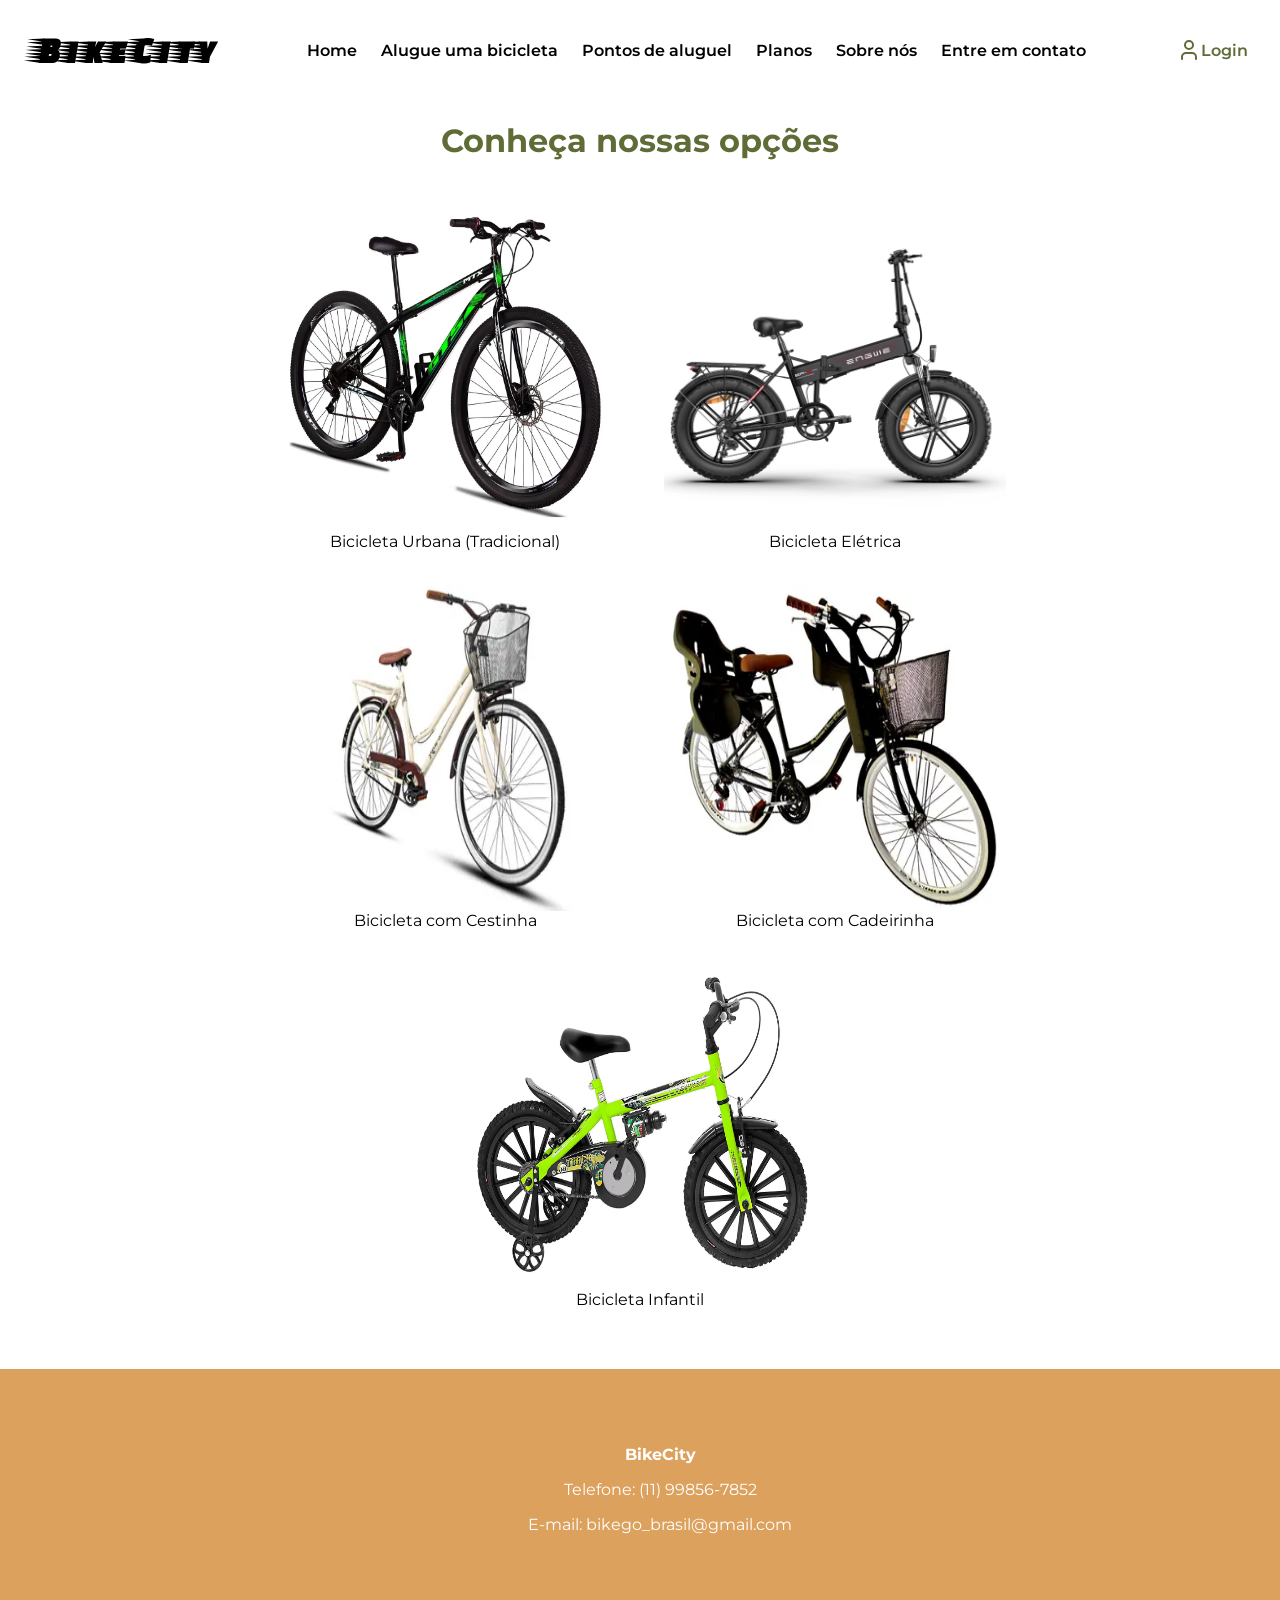
==== pages/aluguel-bicicletas.html @ 1c6607c1 "Adiciona pagina de aluguel de bicicletas e estilos" ====
<!DOCTYPE html>
<html lang="pt-BR">
<head>
    <meta charset="UTF-8">
    <meta name="viewport" content="width=device-width, initial-scale=1.0">
    <title>Aluguel de Bicicletas</title>
    
    <link rel="stylesheet" href="/css/style.css">
    <link rel="stylesheet" href="/css/cadastro.css">

    <link rel="preconnect" href="https://fonts.googleapis.com">
    <link rel="preconnect" href="https://fonts.gstatic.com" crossorigin>
    <link href="https://fonts.googleapis.com/css2?family=Faster+One&family=Montserrat:wght@400;500;600;700&display=swap" rel="stylesheet">
</head>
<body>

    <header class="header">
        <span class="logo">BikeCity</span>

        <nav class="nav-bar">
            <ul>
                <li><a href="/index.html">Home</a></li>
                <li><a href="aluguel-bicicletas.html">Alugue uma bicicleta</a></li>
                <li><a href="#">Pontos de aluguel</a></li>
                <li><a href="#">Planos</a></li>
                <li><a href="#">Sobre nós</a></li>
                <li><a href="#">Entre em contato</a></li>
            </ul>
        </nav>

        <div onclick="abrirModal()" class="login-container">
            <svg xmlns="http://www.w3.org/2000/svg" width="24" height="24" viewBox="0 0 24 24" fill="none"
                stroke="currentColor" stroke-width="2" stroke-linecap="round" stroke-linejoin="round"
                class="lucide lucide-user preview-icon">
                <path d="M19 21v-2a4 4 0 0 0-4-4H9a4 4 0 0 0-4 4v2" />
                <circle cx="12" cy="7" r="4" />
            </svg>
            <span>Login</span>
        </div>
    </header>

    <main>
        <h1 class="titulo-aluguel">Conheça nossas opções</h1>
        
        <div class="fotos-bike">
            <figure class="img-aluguel">
                <img src="/imagens/bike_normal.jpg" alt="Bicicleta tradicional" width="330" height="330">
                <figcaption>Bicicleta Urbana (Tradicional)</figcaption>
            </figure>

            <figure>
                <img src="/imagens/bike_eletrica.jpg" alt="Bicicleta elétrica" width="330" height="330">
                <figcaption>Bicicleta Elétrica</figcaption>
            </figure>

            <figure>
                <img src="/imagens/bike_cesta.jpg" alt="Bicicleta com cesta" width="330" height="330">
                <figcaption>Bicicleta com Cestinha</figcaption>
            </figure>

            <figure>
                <img src="/imagens/bike_cadeirinha.jpg" alt="Bicicleta com Cadeirinha" width="330" height="330">
                <figcaption>Bicicleta com Cadeirinha</figcaption>
            </figure>

            <figure>
                <img src="/imagens/bike_infantil.jpg" alt="Bicicleta infantil" width="330" height="330">
                <figcaption>Bicicleta Infantil</figcaption>
            </figure>
        </div>
      </main>
    <footer class="footer">
        <p><strong>BikeCity</strong></p>
        <p>Telefone: (11) 99856-7852</p>
        <p>E-mail: bikego_brasil@gmail.com</p>
</footer>
    <script src="/js/script.js"></script>
</body>
</html>
---- css/style.css ----
:root {
    --cor-primaria: #606C38;
    --cor-secundaria: #283618;
    --cor-alternativa3: #FEFAE0;
    --cor-alternativa: #DDA15E;
    --cor-alternativa2: #BC6C25;
    --cor-bg: #FFFFFF;
    --fonte-principal: "Montserrat", sans-serif;
    --fonte-logo: "Faster One", system-ui;
}

* {
    font-family: var(--fonte-principal);
}

body {
    padding: 0;
    margin: 0;
}

.header {
    padding: 20px 32px;
    min-height: 100px;
    display: flex;
    align-items: center;
    justify-content: space-between;
    box-sizing: border-box;
    background-color: var(--cor-bg);
}

.logo {
    font-family: var(--fonte-logo);
    font-size: 36px;
    font-weight: 700;
    line-height: 1;
    flex-shrink: 0;
}

.nav-bar {
    display: flex;
    align-items: center;
}

.nav-bar ul {
    font-weight: 600;
    padding: 0;
    margin: 0;
    display: flex;
    align-items: center;
    justify-content: center;
    gap: 24px;
    list-style: none;
}

.nav-bar a {
    text-decoration: none;
    color: inherit;
    position: relative;
    padding-bottom: 6px;
}

.nav-bar a::after {
    content: "";
    position: absolute;
    left: 0;
    bottom: 0;
    width: 100%;
    height: 4px;
    background-color: var(--cor-primaria);
    transform: scaleX(0);
    transform-origin: center;
    transition: transform 0.3s ease;
}

.nav-bar a:hover::after {
    transform: scaleX(1);
}

.login-container {
    display: flex;
    align-items: center;
    justify-content: center;
    font-weight: 600;
    color: var(--cor-primaria);
    cursor: pointer;
    flex-shrink: 0;
}

.modal-overlay {
    display: none;
}

.modal {
    margin:0 auto;
    position: relative;

    width: 100%;
    max-width: 430px;
    max-height: 90vh;
    overflow-y: auto;

    padding: 40px;
    border-radius: 16px;

    background-color: var(--cor-bg);
    box-shadow: 0 16px 50px rgba(40, 54, 24, 0.18);

    animation: aparecer 0.25s ease;
}

@keyframes aparecer {
    from {
        opacity: 0;
        transform: translateY(12px);
    }

    to {
        opacity: 1;
        transform: translateY(0);
    }
}

.fechar-modal {
    position: absolute;
    top: 14px;
    right: 18px;

    border: none;
    background: transparent;

    font-size: 30px;
    font-weight: 400;
    line-height: 1;

    color: var(--cor-secundaria);
    cursor: pointer;

    transition: color 0.2s ease;
}

.fechar-modal:hover {
    color: var(--cor-alternativa2);
}

.modal-cabecalho {
    text-align: center;
    margin-bottom: 30px;
}

.logo-modal {
    display: inline-block;
    margin-bottom: 20px;
    font-size: 30px;
}

.modal-cabecalho h2 {
    margin: 0 0 8px;
    font-size: 22px;
    font-weight: 700;
    color: var(--cor-secundaria);
}

.modal-cabecalho p {
    margin: 0;
    font-size: 14px;
    line-height: 1.6;
    color: #777777;
}

.campo {
    margin-bottom: 20px;
}

.campo label {
    display: block;
    margin-bottom: 8px;

    font-size: 13px;
    font-weight: 600;
    color: var(--cor-secundaria);
}

.campo input {
    width: 100%;
    height: 46px;

    padding: 0 14px;
    border: 1px solid #D8D8D0;
    border-radius: 8px;
    outline: none;

    background-color: var(--cor-bg);
    color: var(--cor-secundaria);
    font-size: 14px;

    transition: border-color 0.2s ease,
                box-shadow 0.2s ease;
}

.campo input::placeholder {
    color: #A0A097;
}

.campo input:focus {
    border-color: var(--cor-primaria);
    box-shadow: 0 0 0 3px rgba(96, 108, 56, 0.12);
}

.senha-container {
    position: relative;
}

.mostrar-senha {
    position: absolute;
    top: 50%;
    right: 12px;
    transform: translateY(-50%);

    border: none;
    background: transparent;

    color: var(--cor-primaria);
    font-size: 12px;
    font-weight: 600;
    cursor: pointer;
}

.opcoes-login {
    display: flex;
    align-items: center;
    justify-content: space-between;
    gap: 10px;

    margin: 4px 0 24px;
    font-size: 12px;
}

.lembrar-login {
    display: flex;
    align-items: center;
    gap: 6px;
    cursor: pointer;
}

.lembrar-login input {
    accent-color: var(--cor-primaria);
}

.link-destaque {
    color: var(--cor-alternativa2);
    font-weight: 600;
    text-decoration: none;
}

.link-destaque:hover {
    text-decoration: underline;
}

.botao-entrar,
.botao-cadastro {
    width: 100%;
    min-height: 46px;

    border-radius: 8px;
    font-size: 14px;
    font-weight: 600;

    cursor: pointer;
    transition: background-color 0.2s ease,
                border-color 0.2s ease,
                transform 0.2s ease;
}

.botao-entrar {
    border: 1px solid var(--cor-primaria);
    background-color: var(--cor-primaria);
    color: var(--cor-bg);
}

.botao-entrar:hover {
    background-color: var(--cor-secundaria);
    border-color: var(--cor-secundaria);
}

.botao-entrar:active {
    transform: scale(0.98);
}

.texto-cadastro {
    margin: 24px 0 0;
    text-align: center;
    font-size: 12px;
    line-height: 1.7;
    color: #777777;
}

button:focus-visible,
a:focus-visible,
.login-container:focus-visible {
    outline: 2px solid var(--cor-alternativa2);
    outline-offset: 3px;
}

@media (max-width: 1100px) {
    .header {
        flex-wrap: wrap;
    }

    .nav-bar {
        order: 3;
        width: 100%;
        overflow-x: auto;
    }

    .nav-bar ul {
        justify-content: flex-start;
        padding: 8px 0;
    }
}

@media (max-width: 480px) {
    .header {
        padding: 16px 20px;
    }

    .logo {
        font-size: 28px;
    }

    .modal {
        padding: 34px 24px;
    }

    .modal-cabecalho h2 {
        font-size: 19px;
    }

    .opcoes-login {
        align-items: flex-start;
        flex-wrap: wrap;
    }
}

@media (prefers-reduced-motion: reduce) {
    *,
    *::before,
    *::after {
        animation-duration: 0.01ms !important;
        transition-duration: 0.01ms !important;
    }
}

.mensagem-login {
    margin-top: 12px;
    font-size: 12px;
    color: var(--cor-alternativa2);
}


.titulo-aluguel{
    text-align: center;
    color:  var(--cor-primaria);
}


.fotos-bike {
    display: flex;
    flex-wrap: wrap;            
    justify-content: center;     
    gap: 30px;                   
    max-width: 800px;            
    margin: 0 auto;              
    padding: 20px;
}


.fotos-bike figure {
    flex: 0 1 45%;               
    text-align: center;
    margin: 0;
    display: flex;
    flex-direction: column;
    align-items: center;
}


.fotos-bike figure:nth-child(5) {
    flex: 0 1 45%;
    display: flex;
    flex-direction: column;
    align-items:center;               
    
}

.fotos-bike img {
    width: 95%;
    height: 190;
    border-radius: 8px;
}

.footer{
    width: 100%;                  
    max-width: 1920px;            
    margin-top: 40px;             
    padding: 60px 20px;           
    background-color:#DDA15E;      
    color: #fff;                  
    text-align: center;           

}
---- css/cadastro.css ----
.header .logo {
    text-decoration: none;
    color: black;
}

.voltar-login {
    color: var(--cor-secundaria);
    text-decoration: none;
    font-size: 14px;
    font-weight: 600;
}

.voltar-login:hover {
    color: var(--cor-primaria);
}

.cadastro-pagina {
    min-height: calc(100vh - 100px);
    padding: 40px 20px;

    display: flex;
    align-items: center;
    justify-content: center;

    background-color: var(--cor-alternativa3);
}

.cadastro-card {
    width: 100%;
    max-width: 460px;

    padding: 36px;
    border-radius: 16px;

    background-color: var(--cor-bg);
    box-shadow: 0 8px 30px rgba(40, 54, 24, 0.08);
}

.cadastro-cabecalho {
    margin-bottom: 28px;
    text-align: center;
}

.logo-cadastro {
    display: inline-block;
    margin-bottom: 18px;
    font-size: 30px;
}

.cadastro-cabecalho h1 {
    margin: 0 0 10px;
    color: var(--cor-secundaria);
    font-size: 25px;
}

.cadastro-cabecalho p {
    margin: 0;
    color: #777;
    font-size: 13px;
    line-height: 1.6;
}

.campo-cadastro {
    margin-bottom: 18px;
}

.campo-cadastro label {
    display: block;
    margin-bottom: 8px;

    color: var(--cor-secundaria);
    font-size: 13px;
    font-weight: 600;
}

.campo-cadastro input {
    width: 100%;
    height: 46px;
    padding: 0 13px;

    border: 1px solid #D8D8D0;
    border-radius: 8px;
    outline: none;

    background-color: var(--cor-bg);
    color: var(--cor-secundaria);
    font-size: 13px;

    transition: border-color 0.2s ease,
                box-shadow 0.2s ease;
}

.campo-cadastro input:focus {
    border-color: var(--cor-primaria);
    box-shadow: 0 0 0 3px rgba(96, 108, 56, 0.12);
}

.campo-cadastro input::placeholder {
    color: #A0A097;
}

.opcoes-sexo {
    display: flex;
    flex-wrap: wrap;
    gap: 16px;
    margin-top: 10px;
}

.opcoes-sexo label {
    display: flex;
    align-items: center;
    gap: 6px;
    font-size: 14px;
    cursor: pointer;
}

.opcoes-sexo input[type="radio"] {
    width: 16px;
    height: 16px;
    min-width: 16px;
    margin: 0;
    flex-shrink: 0;
    accent-color: var(--cor-primaria);
}

.campo-cadastro select {
    width: 100%;
    padding: 12px;
    border: 1px solid #ccc;
    border-radius: 8px;
    background-color: var(--cor-bg);
    color: var(--cor-secundaria);
    font-family: var(--fonte-principal);
    font-size: 14px;
    outline: none;
    cursor: pointer;
    transition: border-color 0.3s, box-shadow 0.3s;
}

.campo-cadastro select:focus {
    border-color: var(--cor-primaria);
    box-shadow: 0 0 0 3px rgba(96, 108, 56, 0.15);
}

.campo-cadastro select:invalid {
    color: #777;
}

.campo-cadastro select option {
    color: var(--cor-secundaria);
    background-color: var(--cor-bg);
}

.aceite-termos {
    display: flex;
    align-items: flex-start;
    gap: 9px;

    margin: 8px 0 18px;

    color: #555;
    font-size: 12px;
    line-height: 1.6;
}

.aceite-termos input {
    margin-top: 3px;
    accent-color: var(--cor-primaria);
}

.aceite-termos a,
.ja-tem-conta a {
    color: var(--cor-alternativa2);
    font-weight: 600;
    text-decoration: none;
}

.aceite-termos a:hover,
.ja-tem-conta a:hover {
    text-decoration: underline;
}

.botao-cadastrar {
    width: 100%;
    min-height: 46px;

    border: 1px solid var(--cor-primaria);
    border-radius: 8px;

    background-color: var(--cor-primaria);
    color: var(--cor-bg);

    font-size: 14px;
    font-weight: 600;
    cursor: pointer;

    transition: background-color 0.2s ease;
}

.botao-cadastrar:hover {
    background-color: var(--cor-secundaria);
    border-color: var(--cor-secundaria);
}

.mensagem-cadastro {
    margin: 0 0 12px;
    color: var(--cor-alternativa2);
    font-size: 12px;
    line-height: 1.5;
}

.ja-tem-conta {
    margin: 24px 0 0;
    text-align: center;
    color: #777;
    font-size: 12px;
}

@media (max-width: 480px) {
    .cadastro-card {
        padding: 28px 22px;
    }

    .cadastro-cabecalho h1 {
        font-size: 22px;
    }

    .voltar-login {
        font-size: 12px;
    }
}
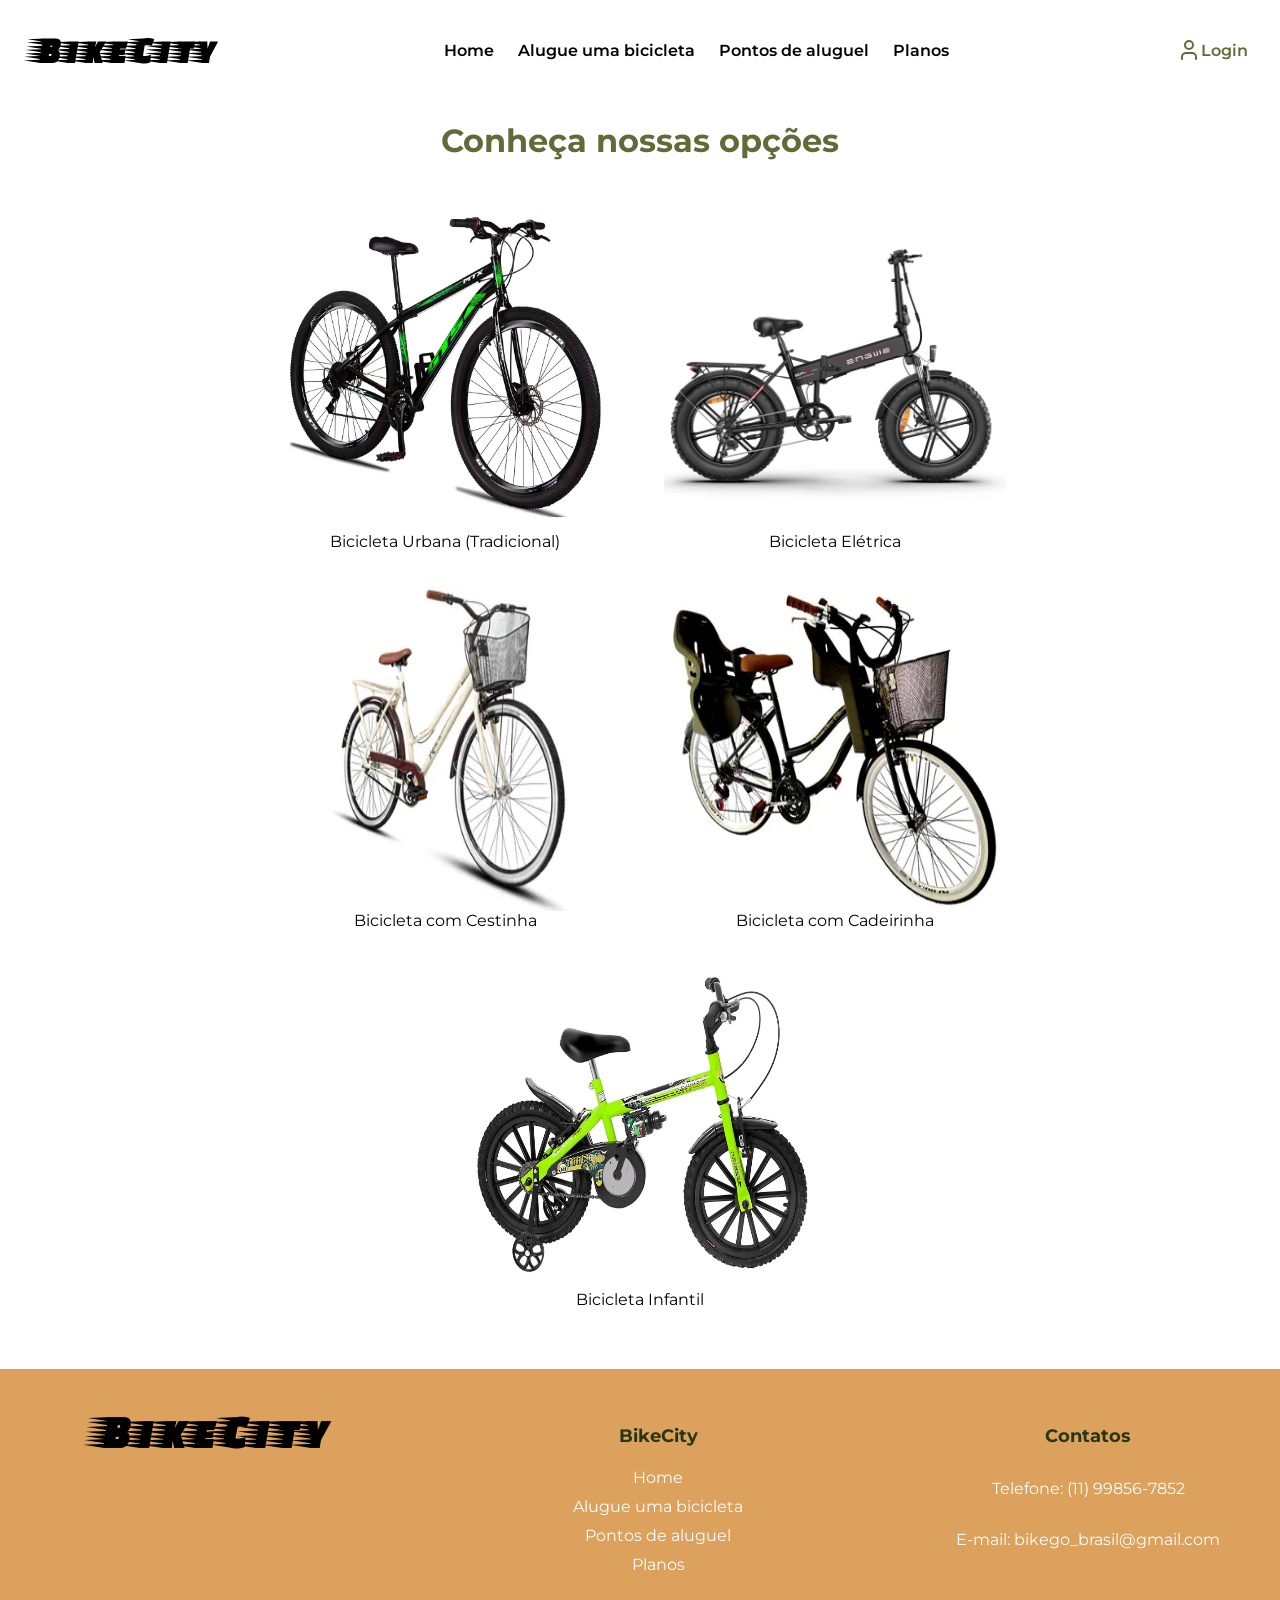
==== commit 0e623497: "Rodapés e links das páginas" ====
--- a/pages/aluguel-bicicletas.html
+++ b/pages/aluguel-bicicletas.html
@@ -20,11 +20,9 @@
         <nav class="nav-bar">
             <ul>
                 <li><a href="/index.html">Home</a></li>
-                <li><a href="aluguel-bicicletas.html">Alugue uma bicicleta</a></li>
-                <li><a href="#">Pontos de aluguel</a></li>
-                <li><a href="#">Planos</a></li>
-                <li><a href="#">Sobre nós</a></li>
-                <li><a href="#">Entre em contato</a></li>
+                <li><a href="/pages/aluguel-bicicletas.html">Alugue uma bicicleta</a></li>
+                <li><a href="/pages/pontos-aluguel.html">Pontos de aluguel</a></li>
+                <li><a href="/pages/planos.html">Planos</a></li>
             </ul>
         </nav>
 
@@ -70,9 +68,23 @@
         </div>
       </main>
     <footer class="footer">
-        <p><strong>BikeCity</strong></p>
-        <p>Telefone: (11) 99856-7852</p>
-        <p>E-mail: bikego_brasil@gmail.com</p>
+        <div class="footer-esquerda">
+             <span class="logo logo-footer">BikeCity</span>
+        </div>
+        
+        <div class="footer-meio">
+            <p><strong>BikeCity</strong></p>
+            <a href="/index.html">Home</a>
+            <a href="/pages/aluguel-bicicletas.html">Alugue uma bicicleta</a>
+            <a href="/pages/pontos-aluguel.html">Pontos de aluguel</a>
+            <a href="/pages/planos.html">Planos</a>
+        </div>
+
+        <div class="footer-direita">
+            <p><strong>Contatos</strong></p>
+            <p>Telefone: (11) 99856-7852</p>
+            <p>E-mail: bikego_brasil@gmail.com</p>
+        </div>
 </footer>
     <script src="/js/script.js"></script>
 </body>
--- a/css/style.css
+++ b/css/style.css
@@ -34,6 +34,7 @@
     font-weight: 700;
     line-height: 1;
     flex-shrink: 0;
+    color: black
 }
 
 .nav-bar {
@@ -88,7 +89,15 @@
 
 .modal-overlay {
     display: none;
-}
+    position: fixed;
+    inset: 0;
+    z-index: 1000;
+    align-items: center;
+    justify-content: center;
+    padding: 16px;
+    box-sizing: border-box;
+    background-color: rgba(40, 54, 24, 0.55);
+} /*Mudança realizada porque o modal aparecia embaixo da tela de pontos de aluguel de bicicletas*/
 
 .modal {
     margin:0 auto;
@@ -398,15 +407,71 @@
     border-radius: 8px;
 }
 
-.footer{
+
+
+.footer {
     width: 100%;                  
-    max-width: 1920px;            
     margin-top: 40px;             
-    padding: 60px 20px;           
-    background-color:#DDA15E;      
+    padding: 40px 60px;           
+    background-color: #DDA15E;      
     color: #fff;                  
-    text-align: center;           
-
-}
-
-
+    box-sizing: border-box;       
+    
+    display: flex;                
+    justify-content: space-between; 
+    align-items: flex-start;      
+}
+
+.footer-esquerda {
+    display: flex;
+    justify-content: center;
+    align-items: center;
+    text-align: center;
+    max-width: 300px;
+    width: 100%;
+}
+
+.logo-footer{
+    font-size: 46px;
+    color: #000;
+}
+
+.footer-meio {
+    display: flex;
+    flex-direction: column;       
+    align-items: center;
+    text-align: center;
+}
+
+
+.footer-meio,
+.footer-direita{
+    display: flex;
+    flex-direction: column;
+    align-items: center;
+    text-align: center;
+}
+
+
+.footer-meio p strong,
+.footer-direita p strong {
+    color: var(--cor-secundaria); 
+    font-size: 18px;
+    margin-bottom: 10px;
+}
+
+.footer-meio a {
+    color: #fff;
+    text-decoration: none;        
+    margin: 5px 0;                
+    transition: opacity 0.2s;
+}
+
+.footer-meio a:hover {
+    opacity: 0.8;                 
+}
+
+.footer-direita {
+    text-align: right;            
+}
+
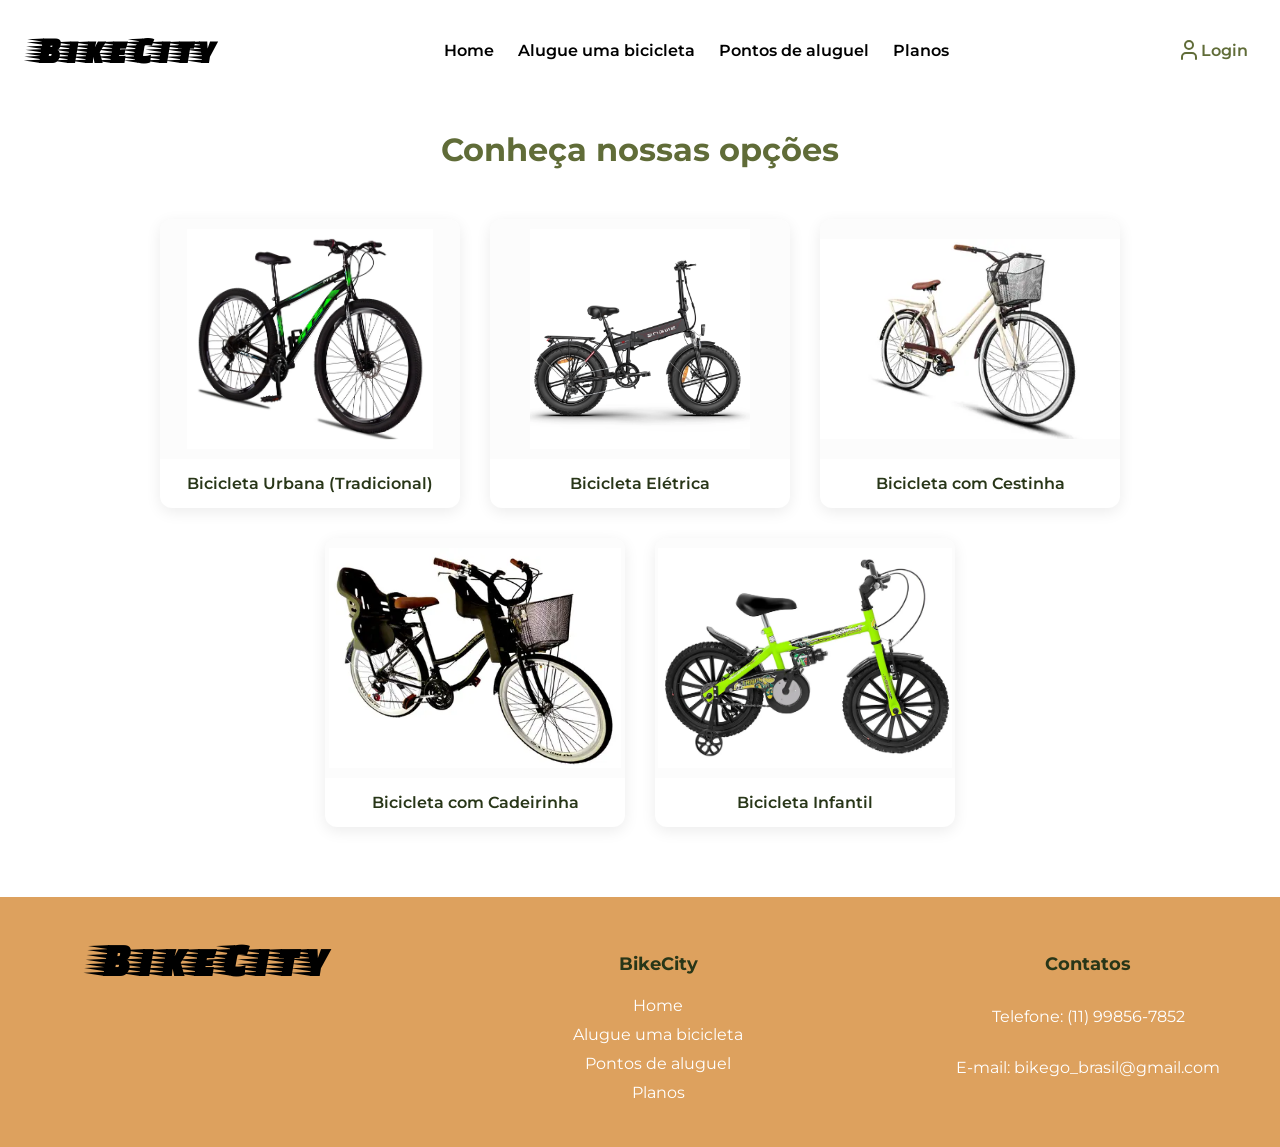
==== commit 02174340: "ajustando login do planos e aluguel" ====
--- a/pages/aluguel-bicicletas.html
+++ b/pages/aluguel-bicicletas.html
@@ -7,6 +7,7 @@
     
     <link rel="stylesheet" href="/css/style.css">
     <link rel="stylesheet" href="/css/cadastro.css">
+    <link rel="stylesheet" href="/css/aluguel.css">
 
     <link rel="preconnect" href="https://fonts.googleapis.com">
     <link rel="preconnect" href="https://fonts.gstatic.com" crossorigin>
@@ -42,31 +43,83 @@
         
         <div class="fotos-bike">
             <figure class="img-aluguel">
-                <img src="/imagens/bike_normal.jpg" alt="Bicicleta tradicional" width="330" height="330">
+                <img src="/images/aluguel/bike_normal.jpg" alt="Bicicleta tradicional" width="330" height="330">
                 <figcaption>Bicicleta Urbana (Tradicional)</figcaption>
             </figure>
 
             <figure>
-                <img src="/imagens/bike_eletrica.jpg" alt="Bicicleta elétrica" width="330" height="330">
+                <img src="/images/aluguel/bike_eletrica.jpg" alt="Bicicleta elétrica" width="330" height="330">
                 <figcaption>Bicicleta Elétrica</figcaption>
             </figure>
 
             <figure>
-                <img src="/imagens/bike_cesta.jpg" alt="Bicicleta com cesta" width="330" height="330">
+                <img src="/images/aluguel/bike_cesta.jpg" alt="Bicicleta com cesta" width="330" height="330">
                 <figcaption>Bicicleta com Cestinha</figcaption>
             </figure>
 
             <figure>
-                <img src="/imagens/bike_cadeirinha.jpg" alt="Bicicleta com Cadeirinha" width="330" height="330">
+                <img src="/images/aluguel/bike_cadeirinha.jpg" alt="Bicicleta com Cadeirinha" width="330" height="330">
                 <figcaption>Bicicleta com Cadeirinha</figcaption>
             </figure>
 
             <figure>
-                <img src="/imagens/bike_infantil.jpg" alt="Bicicleta infantil" width="330" height="330">
+                <img src="/images/aluguel/bike_infantil.jpg" alt="Bicicleta infantil" width="330" height="330">
                 <figcaption>Bicicleta Infantil</figcaption>
             </figure>
         </div>
       </main>
+
+        <div class="modal-overlay" id="modalLogin" aria-hidden="true" onclick="fecharAoClicarFora(event)">
+      <section class="modal" role="dialog" aria-modal="true" aria-labelledby="tituloModal">
+        <button type="button" class="fechar-modal" onclick="fecharModal()" aria-label="Fechar modal">
+          &times;
+        </button>
+
+        <div class="modal-cabecalho">
+          <span class="logo logo-modal">BikeCity</span>
+          <h2 id="tituloModal">Bem-vindo de volta!</h2>
+          <p>Entre na sua conta para continuar.</p>
+        </div>
+
+        <form id="formLogin">
+          <div class="campo">
+            <label for="email">E-mail</label>
+            <input type="email" id="email" name="email" placeholder="seuemail@exemplo.com"
+              autocomplete="email" required>
+          </div>
+
+          <div class="campo">
+            <label for="senha">Senha</label>
+            <div class="senha-container">
+              <input type="password" id="senha" name="senha" placeholder="Digite sua senha"
+                autocomplete="current-password" required>
+              <button type="button" class="mostrar-senha" onclick="alternarSenha()"
+                aria-label="Mostrar senha">
+                Mostrar
+              </button>
+            </div>
+          </div>
+
+          <div class="opcoes-login">
+            <label class="lembrar-login">
+              <input type="checkbox" name="lembrar">
+              <span>Lembrar de mim</span>
+            </label>
+            <a href="#" class="link-destaque">Esqueci minha senha</a>
+          </div>
+
+          <button type="submit" class="botao-entrar">Entrar</button>
+        </form>
+
+        <p class="texto-cadastro">
+          Ainda não tem uma conta?
+          <a href="/pages/cadastro.html" class="link-destaque">Cadastre-se</a>
+        </p>
+
+        <p id="mensagemLogin" class="mensagem-login" aria-live="polite"></p>
+      </section>
+    </div>
+    
     <footer class="footer">
         <div class="footer-esquerda">
              <span class="logo logo-footer">BikeCity</span>
--- a/css/style.css
+++ b/css/style.css
@@ -365,49 +365,203 @@
     color: var(--cor-alternativa2);
 }
 
-
-.titulo-aluguel{
+.hero {
+    position: relative;
+    display: flex;
+    align-items: center;
+    justify-content: flex-end;
+
+    min-height: 450px;
+    padding: 60px;
+
+    background-image:
+        linear-gradient(
+            to left,
+            rgba(0, 0, 0, 0.65),
+            rgba(0, 0, 0, 0.05)
+        ),
+        url("/images/home_page/Imagem_HomePage.jpg");
+
+    background-size: cover;
+    background-position: center;
+    background-repeat: no-repeat;
+}
+
+.hero-conteudo {
+    width: 50%;
+    max-width: 550px;
+    color: white;
+    font-family: var(--fonte-principal);
+    text-align: right;
+}
+
+.hero-conteudo p {
+    font-size: clamp(25px, 3vw, 36px);
+    font-weight: 700;
+    line-height: 1.2;
+    margin-bottom: 20px;
+}
+
+.sobre-nos {
+    background-color: var(--cor-primaria);
+    color: var(--cor-bg);
+    padding: 20px 30px;
+}
+
+.section-title {
+    font-family: var(--fonte-principal);
+    font-size: 22px;
+    font-weight: 700;
+    padding: 8px;
+    margin: 0 0 20px;
+}
+
+.sobre-nos .section-title {
+    color: var(--cor-alternativa3);
+    padding-top: 12px;
+}
+
+.sobre-nos-conteudo {
+    display: flex;
+    align-items: center;
+    justify-content: space-around;
+    gap: 30px;
+}
+
+.sobre-nos-texto {
+    flex: 1;
+    min-width: 0;
+    font-family: var(--fonte-principal);
+    font-size: 15px;
+    line-height: 1.6;
+    text-align: justify;
+    margin: 0;
+}
+
+.sobre-nos-imagem {
+    flex: 1;
+    min-width: 0;
+}
+
+.sobre-nos-video {
+    display: block;
+    width: 100%;
+    height: 250px;
+    object-fit: contain;
+    border-radius: 8px;
+}
+
+.depoimentos {
+    position: relative;
+    overflow: hidden;
+    background-color: var(--cor-bg);
+    padding: 30px;
+}
+
+.depoimentos .section-title {
+    color: var(--cor-alternativa2);
     text-align: center;
-    color:  var(--cor-primaria);
-}
-
-
-.fotos-bike {
-    display: flex;
-    flex-wrap: wrap;            
-    justify-content: center;     
-    gap: 30px;                   
-    max-width: 800px;            
-    margin: 0 auto;              
+    margin-bottom: 28px;
+}
+
+.depoimentos-lista {
+    display: flex;
+    justify-content: space-between;
+    align-items: stretch;
+    gap: 30px;
+}
+
+.depoimento-card {
+    flex: 1;
+    min-width: 0;
     padding: 20px;
-}
-
-
-.fotos-bike figure {
-    flex: 0 1 45%;               
-    text-align: center;
+    background-color: var(--cor-bg);
+    border-radius: 12px;
+    box-shadow: 0 3px 8px rgba(40, 54, 24, 0.2);
+}
+
+.depoimento-cliente {
+    display: flex;
+    align-items: center;
+    gap: 12px;
+    margin-bottom: 10px;
+}
+
+.cliente-foto {
+    width: 42px;
+    height: 42px;
+    border-radius: 50%;
+    object-fit: cover;
+}
+
+.cliente-nome {
+    font-family: var(--fonte-principal);
+    font-size: 14px;
+    font-weight: 600;
+    color: var(--cor-secundaria);
     margin: 0;
-    display: flex;
-    flex-direction: column;
-    align-items: center;
-}
-
-
-.fotos-bike figure:nth-child(5) {
-    flex: 0 1 45%;
-    display: flex;
-    flex-direction: column;
-    align-items:center;               
-    
-}
-
-.fotos-bike img {
-    width: 95%;
-    height: 190;
-    border-radius: 8px;
-}
-
-
+}
+
+.cliente-avaliacao {
+    color: #F4B400;
+    font-size: 24px;
+    margin-bottom: 10px;
+    letter-spacing: 2px;
+}
+
+.estrela {
+    width: 17px;
+    height: 17px;
+    fill: #F4B400;
+    flex-shrink: 0;
+}
+
+.depoimento-texto {
+    font-family: var(--fonte-principal);
+    font-size: 12px;
+    line-height: 1.6;
+    color: var(--cor-secundaria);
+    text-align: justify;
+    margin: 0;
+}
+
+.faixa-inferior {
+    min-height: 40px;
+    background-color: var(--cor-alternativa);
+}
+
+@media (max-width: 650px) {
+    .sobre-nos {
+        padding: 20px;
+    }
+
+    .sobre-nos-conteudo {
+        flex-direction: column;
+        gap: 20px;
+    }
+
+    .sobre-nos-imagem {
+        width: 100%;
+    }
+
+    .sobre-nos-imagem video {
+        height: 200px;
+    }
+
+    .depoimentos {
+        padding: 25px 20px;
+    }
+
+    .depoimentos-lista {
+        flex-direction: column;
+        gap: 20px;
+    }
+
+    .depoimento-card {
+        width: 100%;
+        box-sizing: border-box;
+    }
+}
 
 .footer {
     width: 100%;                  
@@ -452,7 +606,6 @@
     text-align: center;
 }
 
-
 .footer-meio p strong,
 .footer-direita p strong {
     color: var(--cor-secundaria); 
@@ -473,5 +626,4 @@
 
 .footer-direita {
     text-align: right;            
-}
-
+}
--- a/css/aluguel.css
+++ b/css/aluguel.css
@@ -0,0 +1,57 @@
+
+
+.titulo-aluguel{
+    text-align: center;
+    color: var(--cor-primaria);
+    margin: 30px 0;
+    font-size: 32px;
+}
+
+.fotos-bike {
+    display: flex;
+    flex-wrap: wrap;            
+    justify-content: center;    
+    gap: 30px;                  
+    max-width: 1100px;          
+    margin: 0 auto 50px auto;   
+    padding: 20px;
+}
+
+.fotos-bike figure {
+    flex: 0 1 300px;            
+    background-color: #ffffff;  
+    border-radius: 12px;        
+    overflow: hidden;          
+    box-shadow: 0 4px 15px rgba(0, 0, 0, 0.08); 
+    transition: transform 0.3s ease, box-shadow 0.3s ease;
+    text-align: center;
+    margin: 0;
+    display: flex;
+    flex-direction: column;
+    align-items: center;
+    padding-bottom: 15px;
+}
+
+
+.fotos-bike figure:hover {
+    transform: translateY(-5px);
+    box-shadow: 0 8px 25px rgba(0, 0, 0, 0.12);
+}
+
+.fotos-bike img {
+    width: 100%;               
+    height: 220px;              
+    object-fit: contain;
+    padding:10px;
+    background-color: #fcfcfc;          
+}
+
+
+.fotos-bike figcaption {
+    font-family: var(--fonte-principal);
+    font-weight: 600;
+    color: var(--cor-secundaria);
+    font-size: 16px;
+    margin-top: 15px;
+    padding: 0 10px;
+}
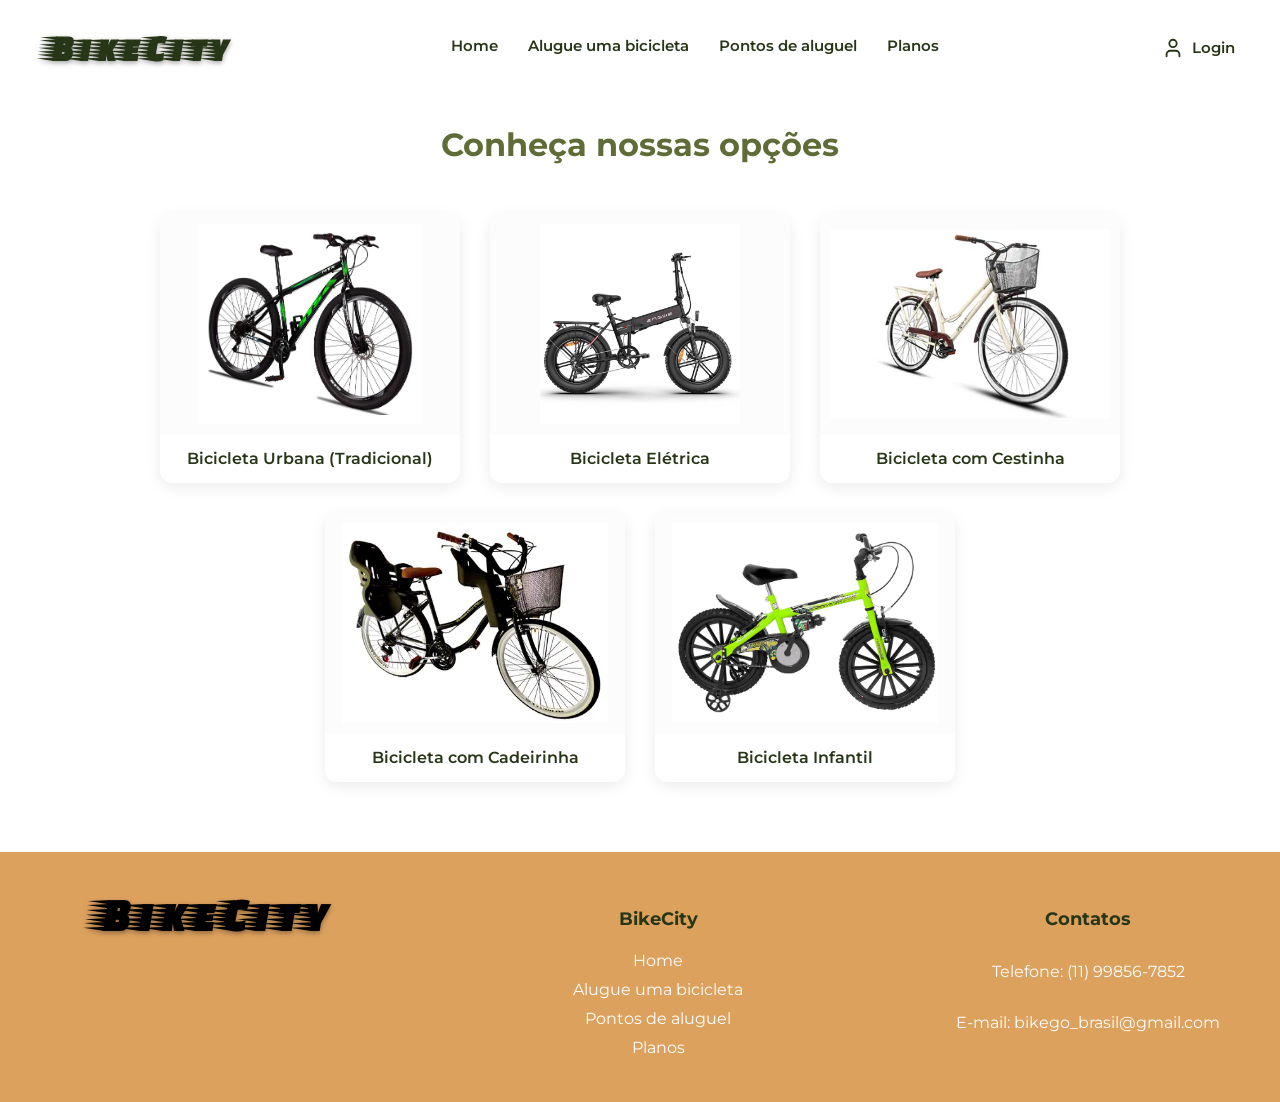
==== commit 33127a6f: "mudança no estilo herdado" ====
--- a/pages/aluguel-bicicletas.html
+++ b/pages/aluguel-bicicletas.html
@@ -6,7 +6,6 @@
     <title>Aluguel de Bicicletas</title>
     
     <link rel="stylesheet" href="/css/style.css">
-    <link rel="stylesheet" href="/css/cadastro.css">
     <link rel="stylesheet" href="/css/aluguel.css">
 
     <link rel="preconnect" href="https://fonts.googleapis.com">
--- a/css/style.css
+++ b/css/style.css
@@ -11,21 +11,28 @@
 
 * {
     font-family: var(--fonte-principal);
+    box-sizing: border-box;
+}
+
+html {
+    scroll-behavior: smooth;
+    -webkit-text-size-adjust: 100%;
 }
 
 body {
     padding: 0;
     margin: 0;
-}
-
-.header {
-    padding: 20px 32px;
-    min-height: 100px;
-    display: flex;
-    align-items: center;
-    justify-content: space-between;
-    box-sizing: border-box;
-    background-color: var(--cor-bg);
+    overflow-x: hidden;
+}
+
+img,
+video,
+svg {
+    max-width: 100%;
+}
+
+section {
+    width: 100%;
 }
 
 .logo {
@@ -34,57 +41,8 @@
     font-weight: 700;
     line-height: 1;
     flex-shrink: 0;
-    color: black
-}
-
-.nav-bar {
-    display: flex;
-    align-items: center;
-}
-
-.nav-bar ul {
-    font-weight: 600;
-    padding: 0;
-    margin: 0;
-    display: flex;
-    align-items: center;
-    justify-content: center;
-    gap: 24px;
-    list-style: none;
-}
-
-.nav-bar a {
-    text-decoration: none;
-    color: inherit;
-    position: relative;
-    padding-bottom: 6px;
-}
-
-.nav-bar a::after {
-    content: "";
-    position: absolute;
-    left: 0;
-    bottom: 0;
-    width: 100%;
-    height: 4px;
-    background-color: var(--cor-primaria);
-    transform: scaleX(0);
-    transform-origin: center;
-    transition: transform 0.3s ease;
-}
-
-.nav-bar a:hover::after {
-    transform: scaleX(1);
-}
-
-.login-container {
-    display: flex;
-    align-items: center;
-    justify-content: center;
-    font-weight: 600;
-    color: var(--cor-primaria);
-    cursor: pointer;
-    flex-shrink: 0;
+    color: var(--cor-secundaria);
+    text-shadow: 0 2px 5px rgba(0, 0, 0, 0.35);
 }
 
 .modal-overlay {
@@ -95,17 +53,17 @@
     align-items: center;
     justify-content: center;
     padding: 16px;
-    box-sizing: border-box;
     background-color: rgba(40, 54, 24, 0.55);
-} /*Mudança realizada porque o modal aparecia embaixo da tela de pontos de aluguel de bicicletas*/
+}
 
 .modal {
-    margin:0 auto;
+    margin: 0 auto;
     position: relative;
 
     width: 100%;
     max-width: 430px;
     max-height: 90vh;
+    max-height: 90dvh;
     overflow-y: auto;
 
     padding: 40px;
@@ -200,7 +158,7 @@
 
     background-color: var(--cor-bg);
     color: var(--cor-secundaria);
-    font-size: 14px;
+    font-size: 16px;
 
     transition: border-color 0.2s ease,
                 box-shadow 0.2s ease;
@@ -217,6 +175,10 @@
 
 .senha-container {
     position: relative;
+}
+
+.senha-container input {
+    padding-right: 80px;
 }
 
 .mostrar-senha {
@@ -303,6 +265,12 @@
     color: #777777;
 }
 
+.mensagem-login {
+    margin-top: 12px;
+    font-size: 12px;
+    color: var(--cor-alternativa2);
+}
+
 button:focus-visible,
 a:focus-visible,
 .login-container:focus-visible {
@@ -310,34 +278,556 @@
     outline-offset: 3px;
 }
 
+.section-title {
+    font-family: var(--fonte-principal);
+    font-size: clamp(24px, 2.5vw, 30px);
+    font-weight: 700;
+    margin: 0 0 35px;
+    text-align: center;
+}
+
+.hero-wrapper {
+    position: relative;
+    isolation: isolate;
+}
+
+.hero-wrapper:has(.hero) {
+    background-image:
+        linear-gradient(to bottom, rgba(0, 0, 0, 0.6), rgba(0, 0, 0, 0) 260px),
+        linear-gradient(
+            to right,
+            rgba(40, 54, 24, 0.65),
+            rgba(40, 54, 24, 0.15) 70%,
+            rgba(0, 0, 0, 0.05)
+        ),
+        url("/images/home_page/Imagem_Homepage.png");
+
+    background-size: cover;
+    background-position: center;
+    background-repeat: no-repeat;
+}
+
+.header {
+    position: relative;
+    z-index: 1;
+
+    padding: 22px 45px;
+    min-height: 95px;
+
+    display: flex;
+    align-items: center;
+    justify-content: space-between;
+    gap: 25px;
+
+    background-color: var(--cor-bg);
+}
+
+.nav-bar {
+    display: flex;
+    align-items: center;
+}
+
+.nav-bar ul {
+    font-weight: 600;
+    padding: 0;
+    margin: 0;
+
+    display: flex;
+    align-items: center;
+    justify-content: center;
+    flex-wrap: wrap;
+    gap: 10px 30px;
+
+    list-style: none;
+}
+
+.nav-bar a {
+    text-decoration: none;
+    color: var(--cor-secundaria);
+
+    position: relative;
+    display: inline-block;
+    padding: 4px 0 8px;
+
+    font-size: 15px;
+    white-space: nowrap;
+
+    transition: color 0.3s ease;
+}
+
+.nav-bar a::after {
+    content: "";
+    position: absolute;
+    left: 0;
+    bottom: 0;
+
+    width: 100%;
+    height: 3px;
+
+    border-radius: 5px;
+    background-color: var(--cor-primaria);
+
+    transform: scaleX(0);
+    transform-origin: center;
+    transition: transform 0.3s ease;
+}
+
+.nav-bar a:hover {
+    color: var(--cor-primaria);
+}
+
+.nav-bar a:hover::after {
+    transform: scaleX(1);
+}
+
+.login-container {
+    display: flex;
+    align-items: center;
+    justify-content: center;
+    gap: 8px;
+
+    color: var(--cor-secundaria);
+    font-size: 15px;
+    font-weight: 600;
+
+    cursor: pointer;
+    flex-shrink: 0;
+
+    transition: color 0.3s ease;
+}
+
+.login-container:hover {
+    color: var(--cor-primaria);
+}
+
+.login-container svg {
+    width: 22px;
+    height: 22px;
+}
+
+.hero-wrapper .login-container:hover {
+    color: var(--cor-alternativa);
+}
+
+.hero {
+    position: relative;
+    z-index: 1;
+
+    display: flex;
+    align-items: center;
+    justify-content: flex-end;
+
+    min-height: 545px;
+    padding: 60px clamp(25px, 8vw, 120px);
+
+    background: transparent;
+}
+
+.hero-conteudo {
+    width: 48%;
+    max-width: 580px;
+
+    color: white;
+    text-align: left;
+}
+
+.hero-conteudo h1 {
+    font-size: clamp(24px, 4.5vw, 36px);
+    font-weight: 700;
+    line-height: 1.2;
+    margin: 0;
+
+    text-shadow: 0 2px 8px rgba(0, 0, 0, 0.35);
+}
+
+body:has(.header + .hero) .header {
+    background-color: transparent;
+}
+
+body:has(.header + .hero) .header .logo,
+body:has(.header + .hero) .nav-bar a,
+body:has(.header + .hero) .login-container {
+    color: white;
+}
+
+body:has(.header + .hero) .nav-bar a,
+body:has(.header + .hero) .login-container,
+body:has(.header + .hero) .header .logo {
+    text-shadow: 0 1px 3px rgba(0, 0, 0, 0.8), 0 0 12px rgba(0, 0, 0, 0.55);
+}
+
+.sobre-nos {
+    background-color: #F5F4F6;
+    color: var(--cor-secundaria);
+
+    padding: 75px clamp(25px, 8vw, 120px);
+}
+
+.sobre-nos .section-title {
+    color: var(--cor-secundaria);
+    position: relative;
+    padding-bottom: 15px;
+}
+
+.sobre-nos .section-title::after {
+    content: "";
+    display: block;
+    width: 65px;
+    height: 4px;
+    border-radius: 5px;
+    background-color: var(--cor-alternativa2);
+    margin: 12px auto 0;
+}
+
+.sobre-nos-conteudo {
+    max-width: 1200px;
+    margin: 0 auto;
+
+    display: grid;
+    grid-template-columns: 1fr 1fr;
+    align-items: center;
+    gap: 55px;
+}
+
+.sobre-nos-texto {
+    font-size: 16px;
+    line-height: 1.85;
+    text-align: left;
+    margin: 0;
+}
+
+.sobre-nos-imagem {
+    width: 100%;
+    min-width: 0;
+}
+
+.sobre-nos-video {
+    display: block;
+    width: 100%;
+    height: auto;
+    aspect-ratio: 4 / 3;
+    max-height: 420px;
+
+    object-fit: cover;
+    border-radius: 16px;
+
+    box-shadow: 0 8px 25px rgba(40, 54, 24, 0.18);
+}
+
+.depoimentos {
+    background-color: #ffffff;
+    padding: 75px clamp(25px, 8vw, 120px);
+}
+
+.depoimentos .section-title {
+    color: var(--cor-secundaria);
+    position: relative;
+    padding-bottom: 15px;
+}
+
+.depoimentos .section-title::after {
+    content: "";
+    display: block;
+    width: 65px;
+    height: 4px;
+    border-radius: 5px;
+    margin: 12px auto 0;
+}
+
+.depoimentos-lista {
+    max-width: 1200px;
+    margin: 0 auto;
+
+    display: grid;
+    grid-template-columns: repeat(2, minmax(0, 1fr));
+    gap: 30px;
+}
+
+.depoimento-card {
+    display: flex;
+    flex-direction: column;
+
+    padding: 30px;
+    border: 1px solid rgba(40, 54, 24, 0.08);
+    border-radius: 16px;
+
+    box-shadow: 0 4px 15px rgba(40, 54, 24, 0.08);
+
+    transition: transform 0.3s ease, box-shadow 0.3s ease;
+}
+
+.depoimento-card:hover {
+    transform: translateY(-5px);
+    box-shadow: 0 10px 25px rgba(40, 54, 24, 0.14);
+}
+
+.depoimento-cliente {
+    display: flex;
+    align-items: center;
+    gap: 14px;
+    margin-bottom: 15px;
+}
+
+.cliente-foto {
+    width: 48px;
+    height: 48px;
+    flex-shrink: 0;
+
+    display: flex;
+    align-items: center;
+    justify-content: center;
+
+    border-radius: 50%;
+    background-color: var(--cor-primaria);
+    color: white;
+}
+
+.icone-usuario {
+    width: 26px;
+    height: 26px;
+}
+
+.cliente-nome {
+    font-size: 15px;
+    font-weight: 700;
+    color: var(--cor-secundaria);
+    margin: 0;
+}
+
+.cliente-avaliacao {
+    display: flex;
+    gap: 4px;
+    margin-bottom: 15px;
+}
+
+.estrela {
+    width: 19px;
+    height: 19px;
+    fill: #E6A23C;
+    flex-shrink: 0;
+}
+
+.depoimento-texto {
+    font-size: 14px;
+    line-height: 1.8;
+    color: var(--cor-secundaria);
+    text-align: left;
+    margin: 0;
+}
+
+.faixa-inferior {
+    min-height: 12px;
+    background-color: var(--cor-secundaria);
+}
+
+.footer {
+    width: 100%;
+    margin-top: 40px;
+    padding: 40px 60px;
+    background-color: #DDA15E;
+    color: #fff;
+
+    display: flex;
+    justify-content: space-between;
+    align-items: flex-start;
+    gap: 30px;
+}
+
+.footer-esquerda {
+    display: flex;
+    justify-content: center;
+    align-items: center;
+    text-align: center;
+    max-width: 300px;
+    width: 100%;
+}
+
+.logo-footer {
+    font-size: clamp(34px, 5vw, 46px);
+    color: #000;
+}
+
+.footer-meio,
+.footer-direita {
+    display: flex;
+    flex-direction: column;
+    align-items: center;
+    text-align: center;
+}
+
+.footer-direita {
+    min-width: 0;
+}
+
+.footer-direita p,
+.footer-meio p {
+    overflow-wrap: anywhere;
+}
+
+.footer-meio p strong,
+.footer-direita p strong {
+    color: var(--cor-secundaria);
+    font-size: 18px;
+    margin-bottom: 10px;
+}
+
+.footer-meio a {
+    color: #fff;
+    text-decoration: none;
+    margin: 5px 0;
+    transition: opacity 0.2s;
+}
+
+.footer-meio a:hover {
+    opacity: 0.8;
+}
+
 @media (max-width: 1100px) {
     .header {
         flex-wrap: wrap;
+        padding: 20px 30px;
+    }
+
+    .nav-bar ul {
+        gap: 10px 22px;
+    }
+}
+
+@media (max-width: 900px) {
+    .header {
+        gap: 12px 20px;
+        padding: 18px 25px;
     }
 
     .nav-bar {
         order: 3;
         width: 100%;
-        overflow-x: auto;
-    }
-
-    .nav-bar ul {
+        justify-content: center;
+    }
+
+    .nav-bar a {
+        font-size: 14px;
+    }
+
+    .hero {
+        min-height: 460px;
+    }
+
+    .hero-conteudo {
+        width: 65%;
+    }
+
+    .sobre-nos,
+    .depoimentos {
+        padding: 60px 35px;
+    }
+
+    .sobre-nos-conteudo {
+        gap: 30px;
+    }
+
+    .footer {
+        padding: 35px 30px;
+        flex-wrap: wrap;
+        justify-content: center;
+    }
+
+    .footer-esquerda {
+        max-width: 100%;
+        flex: 1 1 100%;
+    }
+
+    .footer-meio,
+    .footer-direita {
+        flex: 1 1 40%;
+    }
+}
+
+@media (max-width: 800px) {
+    .sobre-nos-conteudo {
+        grid-template-columns: 1fr;
+    }
+
+    .sobre-nos-video {
+        aspect-ratio: 16 / 10;
+    }
+
+    .depoimentos-lista {
+        grid-template-columns: 1fr;
+        gap: 20px;
+    }
+}
+
+@media (max-width: 650px) {
+    .hero {
+        min-height: 380px;
+        padding: 40px 22px;
         justify-content: flex-start;
-        padding: 8px 0;
+    }
+
+    .hero-conteudo {
+        width: 100%;
+        max-width: 100%;
+    }
+
+    .sobre-nos,
+    .depoimentos {
+        padding: 50px 22px;
+    }
+
+    .section-title {
+        margin-bottom: 25px;
+    }
+
+    .sobre-nos-texto {
+        font-size: 15px;
+        line-height: 1.75;
+    }
+
+    .depoimento-card {
+        padding: 23px;
+    }
+
+    .footer {
+        flex-direction: column;
+        align-items: center;
+        padding: 32px 22px;
+        gap: 24px;
+    }
+
+    .footer-esquerda,
+    .footer-meio,
+    .footer-direita {
+        flex: none;
+        width: 100%;
+        max-width: 100%;
     }
 }
 
 @media (max-width: 480px) {
     .header {
-        padding: 16px 20px;
+        padding: 14px 18px;
+        min-height: 0;
     }
 
     .logo {
         font-size: 28px;
     }
 
+    .nav-bar ul {
+        gap: 6px 16px;
+    }
+
+    .nav-bar a {
+        font-size: 13px;
+    }
+
+    .login-container {
+        font-size: 14px;
+    }
+
     .modal {
-        padding: 34px 24px;
+        padding: 34px 22px;
     }
 
     .modal-cabecalho h2 {
@@ -357,273 +847,4 @@
         animation-duration: 0.01ms !important;
         transition-duration: 0.01ms !important;
     }
-}
-
-.mensagem-login {
-    margin-top: 12px;
-    font-size: 12px;
-    color: var(--cor-alternativa2);
-}
-
-.hero {
-    position: relative;
-    display: flex;
-    align-items: center;
-    justify-content: flex-end;
-
-    min-height: 450px;
-    padding: 60px;
-
-    background-image:
-        linear-gradient(
-            to left,
-            rgba(0, 0, 0, 0.65),
-            rgba(0, 0, 0, 0.05)
-        ),
-        url("/images/home_page/Imagem_HomePage.jpg");
-
-    background-size: cover;
-    background-position: center;
-    background-repeat: no-repeat;
-}
-
-.hero-conteudo {
-    width: 50%;
-    max-width: 550px;
-    color: white;
-    font-family: var(--fonte-principal);
-    text-align: right;
-}
-
-.hero-conteudo p {
-    font-size: clamp(25px, 3vw, 36px);
-    font-weight: 700;
-    line-height: 1.2;
-    margin-bottom: 20px;
-}
-
-.sobre-nos {
-    background-color: var(--cor-primaria);
-    color: var(--cor-bg);
-    padding: 20px 30px;
-}
-
-.section-title {
-    font-family: var(--fonte-principal);
-    font-size: 22px;
-    font-weight: 700;
-    padding: 8px;
-    margin: 0 0 20px;
-}
-
-.sobre-nos .section-title {
-    color: var(--cor-alternativa3);
-    padding-top: 12px;
-}
-
-.sobre-nos-conteudo {
-    display: flex;
-    align-items: center;
-    justify-content: space-around;
-    gap: 30px;
-}
-
-.sobre-nos-texto {
-    flex: 1;
-    min-width: 0;
-    font-family: var(--fonte-principal);
-    font-size: 15px;
-    line-height: 1.6;
-    text-align: justify;
-    margin: 0;
-}
-
-.sobre-nos-imagem {
-    flex: 1;
-    min-width: 0;
-}
-
-.sobre-nos-video {
-    display: block;
-    width: 100%;
-    height: 250px;
-    object-fit: contain;
-    border-radius: 8px;
-}
-
-.depoimentos {
-    position: relative;
-    overflow: hidden;
-    background-color: var(--cor-bg);
-    padding: 30px;
-}
-
-.depoimentos .section-title {
-    color: var(--cor-alternativa2);
-    text-align: center;
-    margin-bottom: 28px;
-}
-
-.depoimentos-lista {
-    display: flex;
-    justify-content: space-between;
-    align-items: stretch;
-    gap: 30px;
-}
-
-.depoimento-card {
-    flex: 1;
-    min-width: 0;
-    padding: 20px;
-    background-color: var(--cor-bg);
-    border-radius: 12px;
-    box-shadow: 0 3px 8px rgba(40, 54, 24, 0.2);
-}
-
-.depoimento-cliente {
-    display: flex;
-    align-items: center;
-    gap: 12px;
-    margin-bottom: 10px;
-}
-
-.cliente-foto {
-    width: 42px;
-    height: 42px;
-    border-radius: 50%;
-    object-fit: cover;
-}
-
-.cliente-nome {
-    font-family: var(--fonte-principal);
-    font-size: 14px;
-    font-weight: 600;
-    color: var(--cor-secundaria);
-    margin: 0;
-}
-
-.cliente-avaliacao {
-    color: #F4B400;
-    font-size: 24px;
-    margin-bottom: 10px;
-    letter-spacing: 2px;
-}
-
-.estrela {
-    width: 17px;
-    height: 17px;
-    fill: #F4B400;
-    flex-shrink: 0;
-}
-
-.depoimento-texto {
-    font-family: var(--fonte-principal);
-    font-size: 12px;
-    line-height: 1.6;
-    color: var(--cor-secundaria);
-    text-align: justify;
-    margin: 0;
-}
-
-.faixa-inferior {
-    min-height: 40px;
-    background-color: var(--cor-alternativa);
-}
-
-@media (max-width: 650px) {
-    .sobre-nos {
-        padding: 20px;
-    }
-
-    .sobre-nos-conteudo {
-        flex-direction: column;
-        gap: 20px;
-    }
-
-    .sobre-nos-imagem {
-        width: 100%;
-    }
-
-    .sobre-nos-imagem video {
-        height: 200px;
-    }
-
-    .depoimentos {
-        padding: 25px 20px;
-    }
-
-    .depoimentos-lista {
-        flex-direction: column;
-        gap: 20px;
-    }
-
-    .depoimento-card {
-        width: 100%;
-        box-sizing: border-box;
-    }
-}
-
-.footer {
-    width: 100%;                  
-    margin-top: 40px;             
-    padding: 40px 60px;           
-    background-color: #DDA15E;      
-    color: #fff;                  
-    box-sizing: border-box;       
-    
-    display: flex;                
-    justify-content: space-between; 
-    align-items: flex-start;      
-}
-
-.footer-esquerda {
-    display: flex;
-    justify-content: center;
-    align-items: center;
-    text-align: center;
-    max-width: 300px;
-    width: 100%;
-}
-
-.logo-footer{
-    font-size: 46px;
-    color: #000;
-}
-
-.footer-meio {
-    display: flex;
-    flex-direction: column;       
-    align-items: center;
-    text-align: center;
-}
-
-
-.footer-meio,
-.footer-direita{
-    display: flex;
-    flex-direction: column;
-    align-items: center;
-    text-align: center;
-}
-
-.footer-meio p strong,
-.footer-direita p strong {
-    color: var(--cor-secundaria); 
-    font-size: 18px;
-    margin-bottom: 10px;
-}
-
-.footer-meio a {
-    color: #fff;
-    text-decoration: none;        
-    margin: 5px 0;                
-    transition: opacity 0.2s;
-}
-
-.footer-meio a:hover {
-    opacity: 0.8;                 
-}
-
-.footer-direita {
-    text-align: right;            
 }
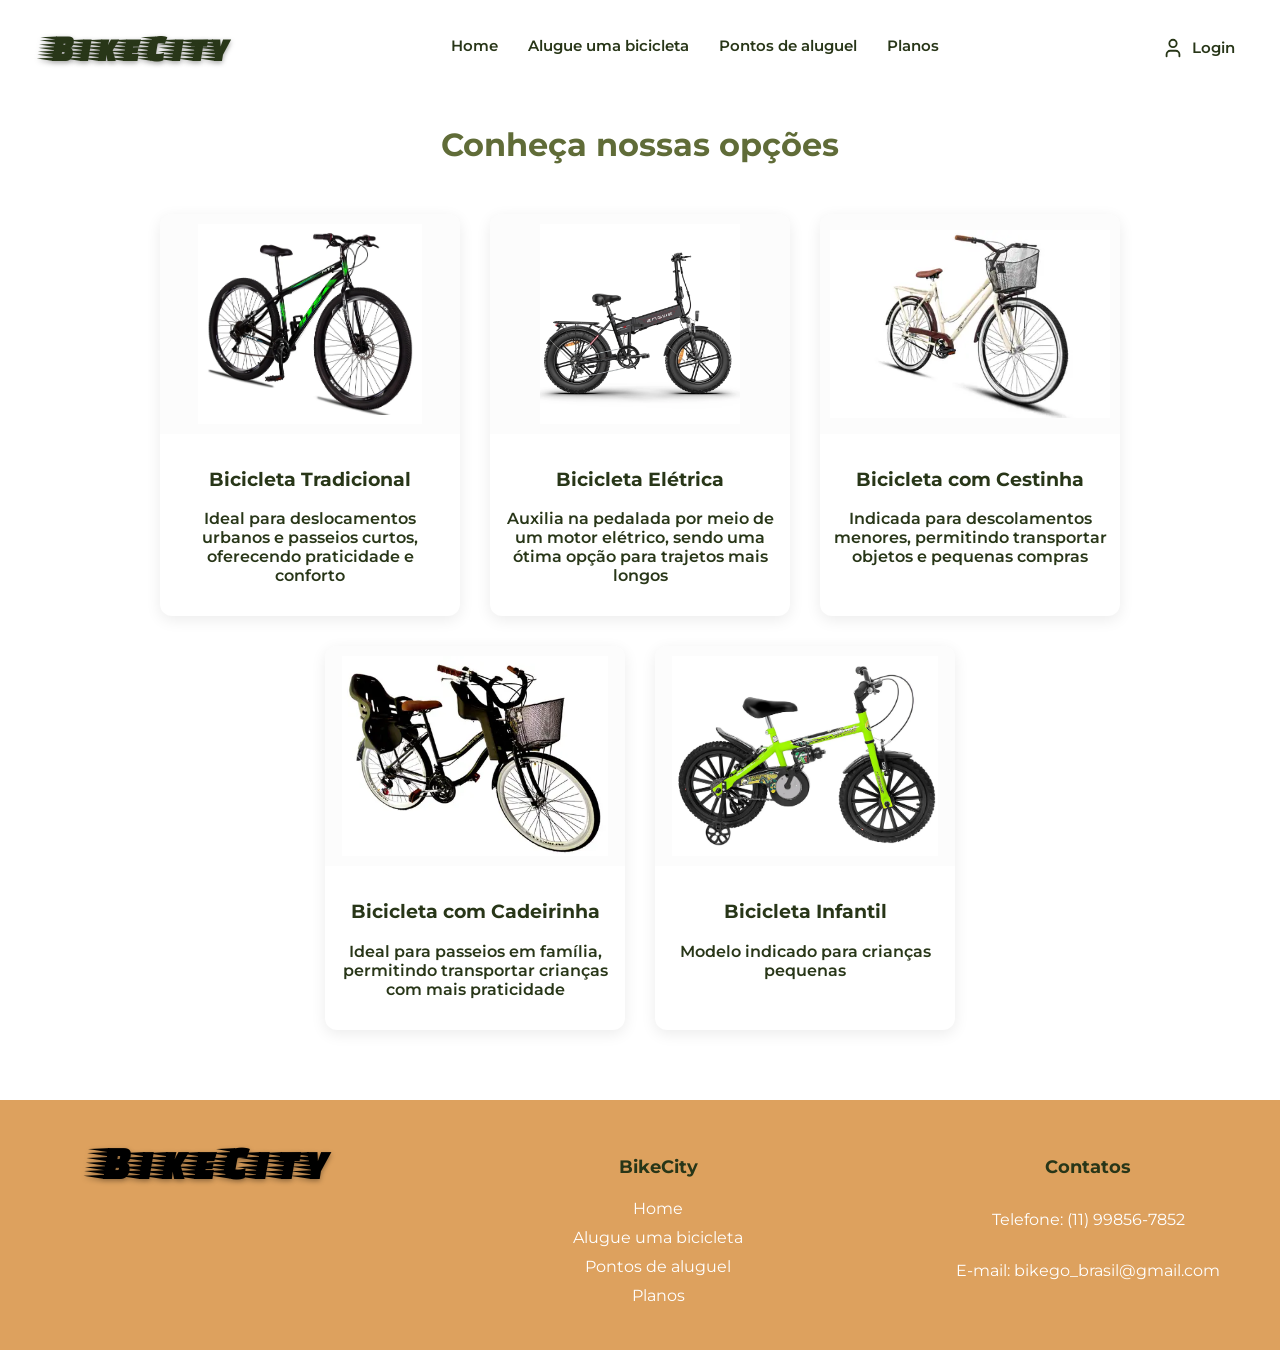
==== commit ebb36422: "Descrição das imagens" ====
--- a/pages/aluguel-bicicletas.html
+++ b/pages/aluguel-bicicletas.html
@@ -43,27 +43,42 @@
         <div class="fotos-bike">
             <figure class="img-aluguel">
                 <img src="/images/aluguel/bike_normal.jpg" alt="Bicicleta tradicional" width="330" height="330">
-                <figcaption>Bicicleta Urbana (Tradicional)</figcaption>
+                <figcaption>
+                  <h3>Bicicleta Tradicional</h3>
+                  <p>Ideal para deslocamentos urbanos e passeios curtos, oferecendo praticidade e conforto</p>
+                </figcaption>
             </figure>
 
             <figure>
                 <img src="/images/aluguel/bike_eletrica.jpg" alt="Bicicleta elétrica" width="330" height="330">
-                <figcaption>Bicicleta Elétrica</figcaption>
+                <figcaption>
+                  <h3>Bicicleta Elétrica</h3>
+                  <p>Auxilia na pedalada por meio de um motor elétrico, sendo uma ótima opção para trajetos mais longos</p>
+                </figcaption>
             </figure>
 
             <figure>
                 <img src="/images/aluguel/bike_cesta.jpg" alt="Bicicleta com cesta" width="330" height="330">
-                <figcaption>Bicicleta com Cestinha</figcaption>
+                <figcaption>
+                  <h3>Bicicleta com Cestinha</h3>
+                  <p>Indicada para descolamentos menores, permitindo transportar objetos e pequenas compras</p>
+                </figcaption>
             </figure>
 
             <figure>
                 <img src="/images/aluguel/bike_cadeirinha.jpg" alt="Bicicleta com Cadeirinha" width="330" height="330">
-                <figcaption>Bicicleta com Cadeirinha</figcaption>
+                <figcaption>
+                  <h3>Bicicleta com Cadeirinha</h3>
+                  <p>Ideal para passeios em família, permitindo transportar crianças com mais praticidade</p>
+                </figcaption>
             </figure>
 
             <figure>
                 <img src="/images/aluguel/bike_infantil.jpg" alt="Bicicleta infantil" width="330" height="330">
-                <figcaption>Bicicleta Infantil</figcaption>
+                <figcaption>
+                  <h3>Bicicleta Infantil</h3>
+                  <p>Modelo indicado para crianças pequenas</p>
+                </figcaption>
             </figure>
         </div>
       </main>
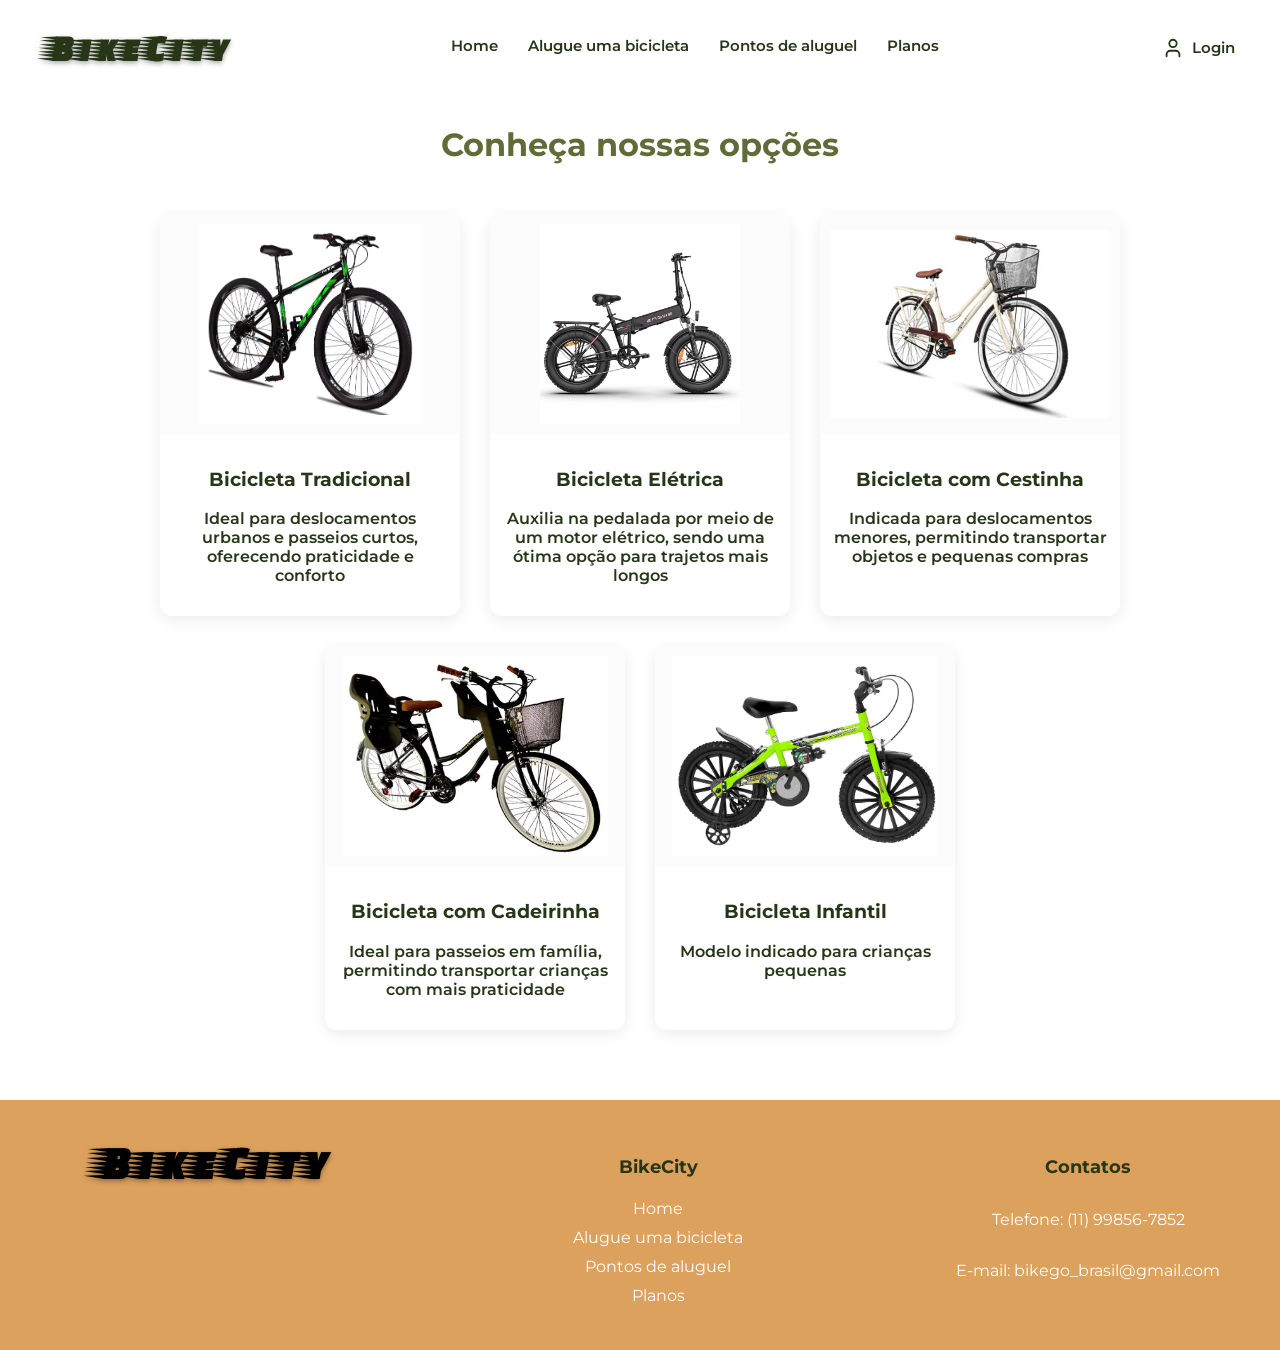
==== commit f20d95dc: "Correção de palavra errada" ====
--- a/pages/aluguel-bicicletas.html
+++ b/pages/aluguel-bicicletas.html
@@ -61,7 +61,7 @@
                 <img src="/images/aluguel/bike_cesta.jpg" alt="Bicicleta com cesta" width="330" height="330">
                 <figcaption>
                   <h3>Bicicleta com Cestinha</h3>
-                  <p>Indicada para descolamentos menores, permitindo transportar objetos e pequenas compras</p>
+                  <p>Indicada para deslocamentos menores, permitindo transportar objetos e pequenas compras</p>
                 </figcaption>
             </figure>
 
